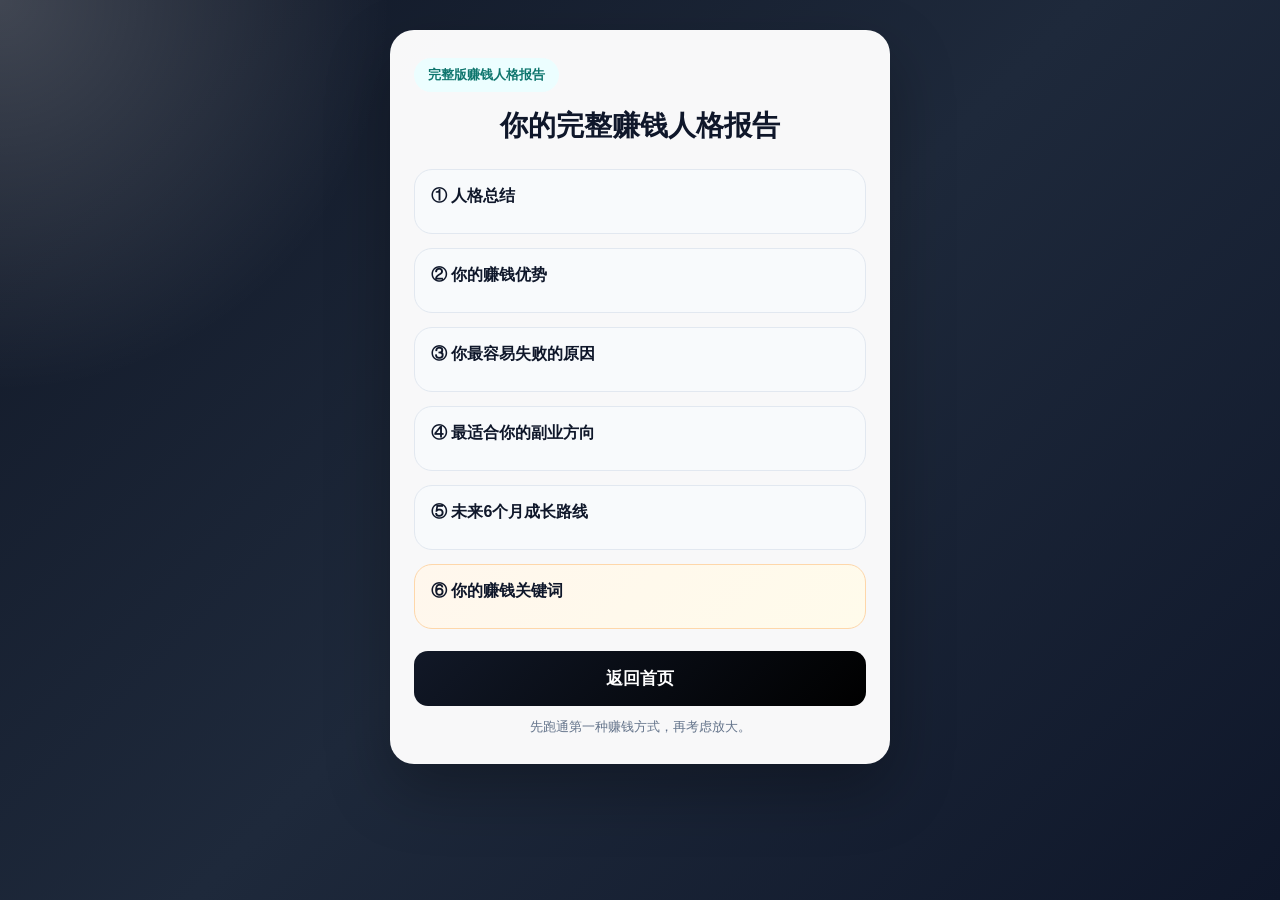
==== complete.html @ 997ecc42 "Add files via upload" ====
<!DOCTYPE html>
<html lang="zh-CN">
<head>
<meta charset="UTF-8">
<meta name="viewport" content="width=device-width, initial-scale=1.0">
<title>完整赚钱人格报告</title>
<style>
  *{
    box-sizing:border-box;
  }
  body{
    margin:0;
    font-family:"Microsoft YaHei",sans-serif;
    background:
      radial-gradient(circle at top left, rgba(255,255,255,0.2), transparent 25%),
      linear-gradient(135deg,#111827,#1e293b,#0f172a);
    min-height:100vh;
    padding:30px 16px 40px;
  }
  .wrap{
    max-width:500px;
    margin:0 auto;
  }
  .card{
    background:rgba(255,255,255,0.97);
    border-radius:24px;
    padding:28px 24px;
    box-shadow:0 26px 64px rgba(0,0,0,0.28);
  }
  .badge{
    display:inline-block;
    padding:8px 14px;
    border-radius:999px;
    background:#ecfeff;
    color:#0f766e;
    font-size:13px;
    font-weight:700;
    margin-bottom:14px;
  }
  h2{
    margin:0;
    text-align:center;
    font-size:28px;
    line-height:1.4;
    color:#0f172a;
  }
  .desc{
    text-align:center;
    color:#64748b;
    font-size:15px;
    line-height:1.8;
    margin:12px 0 24px;
  }
  .section{
    background:#f8fafc;
    border:1px solid #e2e8f0;
    border-radius:18px;
    padding:16px;
    margin-bottom:14px;
  }
  .section h3{
    margin:0 0 10px 0;
    font-size:16px;
    color:#0f172a;
  }
  .section p{
    margin:0;
    color:#475569;
    line-height:1.95;
    font-size:15px;
  }
  .keyword{
    background:linear-gradient(135deg,#fff7ed,#fffbeb);
    border:1px solid #fed7aa;
  }
  .keyword-text{
    font-weight:700;
    color:#9a3412 !important;
  }
  button{
    width:100%;
    padding:16px;
    border:none;
    border-radius:14px;
    background:linear-gradient(135deg,#111827,#000000);
    color:#fff;
    font-size:17px;
    font-weight:700;
    cursor:pointer;
    margin-top:8px;
  }
  .footer-tip{
    text-align:center;
    color:#64748b;
    font-size:13px;
    margin-top:12px;
  }
</style>
</head>
<body>

<div class="wrap">
  <div class="card">
    <div class="badge">完整版赚钱人格报告</div>

    <h2 id="reportTitle">你的完整赚钱人格报告</h2>

    <div class="desc" id="reportDesc"></div>

    <div class="section">
      <h3>① 人格总结</h3>
      <p id="summary"></p>
    </div>

    <div class="section">
      <h3>② 你的赚钱优势</h3>
      <p id="advantage"></p>
    </div>

    <div class="section">
      <h3>③ 你最容易失败的原因</h3>
      <p id="risk"></p>
    </div>

    <div class="section">
      <h3>④ 最适合你的副业方向</h3>
      <p id="sidejob"></p>
    </div>

    <div class="section">
      <h3>⑤ 未来6个月成长路线</h3>
      <p id="plan"></p>
    </div>

    <div class="section keyword">
      <h3>⑥ 你的赚钱关键词</h3>
      <p class="keyword-text" id="keyword"></p>
    </div>

    <button onclick="goBack()">返回首页</button>

    <div class="footer-tip">先跑通第一种赚钱方式，再考虑放大。</div>
  </div>
</div>

<script>
var birthday = localStorage.getItem("birthday");

function getCoreNumber(dateStr){
  var nums = dateStr.replace(/-/g,"").split("");
  var total = 0;

  for(var i=0;i<nums.length;i++){
    total += parseInt(nums[i]);
  }

  while(total > 9){
    var temp = total.toString().split("");
    total = 0;
    for(var j=0;j<temp.length;j++){
      total += parseInt(temp[j]);
    }
  }

  return total;
}

var core = getCoreNumber(birthday);

var title="";
var desc="";
var summary="";
var advantage="";
var risk="";
var sidejob="";
var plan="";
var keyword="";

if(core >=1 && core <=3){
  title="行动赚钱型完整报告";
  desc="你适合通过行动和项目赚钱";
  summary="你属于行动型赚钱人格。你不是靠慢慢等机会赚钱，而是靠行动创造机会。";
  advantage="你最大的优势是执行力强、敢尝试、启动快。当别人还在犹豫时，你已经开始行动，这让你更容易抓住赚钱机会。";
  risk="你最容易失败不是能力不足，而是方向换太快。你容易因为短期没有结果就怀疑自己，从而失去长期积累。";
  sidejob="最适合你的副业包括：项目套利、电商、本地服务、资源整合、副业项目执行。";
  plan="未来6个月建议：先找一个能快速见结果的小项目，坚持至少3个月，然后再考虑优化。";
  keyword="执行、速度、试错";
}
else if(core>=4 && core<=5){
  title="稳定赚钱型完整报告";
  desc="你适合长期复利赚钱";
  summary="你属于稳定型赚钱人格。你更适合长期积累，而不是快速爆发。";
  advantage="你的优势是耐心强、抗压、稳定执行能力强。你比别人更容易通过长期坚持获得成果。";
  risk="你最大的问题是过于谨慎，容易错过机会。不是你不行，而是你太想等确定后再开始。";
  sidejob="适合：自媒体、知识输出、长期项目、复利业务。";
  plan="未来6个月建议：选择一个长期方向，坚持输出，不要急着求快。";
  keyword="坚持、复利、长期";
}
else if(core>=6 && core<=7){
  title="表达赚钱型完整报告";
  desc="你适合通过表达赚钱";
  summary="你属于表达型赚钱人格。你赚钱更多来自影响力，而不是重复劳动。";
  advantage="你有创意、有表达能力、有感染力，适合通过内容或分享赚钱。";
  risk="你最大问题是执行节奏不稳定。想很多，做得少。";
  sidejob="适合：短视频、知识IP、自媒体、个人品牌。";
  plan="未来6个月建议：固定输出内容，每周至少发布2次。";
  keyword="表达、影响力、输出";
}
else{
  title="策略赚钱型完整报告";
  desc="你适合通过策略赚钱";
  summary="你属于策略型赚钱人格，你更擅长研究赚钱模式。";
  advantage="你的优势是逻辑强、观察力强、能看懂赚钱模式。";
  risk="最大问题是想太多行动太少。";
  sidejob="适合：信息差项目、资源整合、中介模式。";
  plan="未来6个月建议：选择一个方向，小规模测试，然后持续优化。";
  keyword="策略、分析、行动";
}

document.getElementById("reportTitle").innerText=title;
document.getElementById("reportDesc").innerText=desc;
document.getElementById("summary").innerText=summary;
document.getElementById("advantage").innerText=advantage;
document.getElementById("risk").innerText=risk;
document.getElementById("sidejob").innerText=sidejob;
document.getElementById("plan").innerText=plan;
document.getElementById("keyword").innerText=keyword;

function goBack(){
  window.location.href="index.html";
}
</script>

</body>
</html>
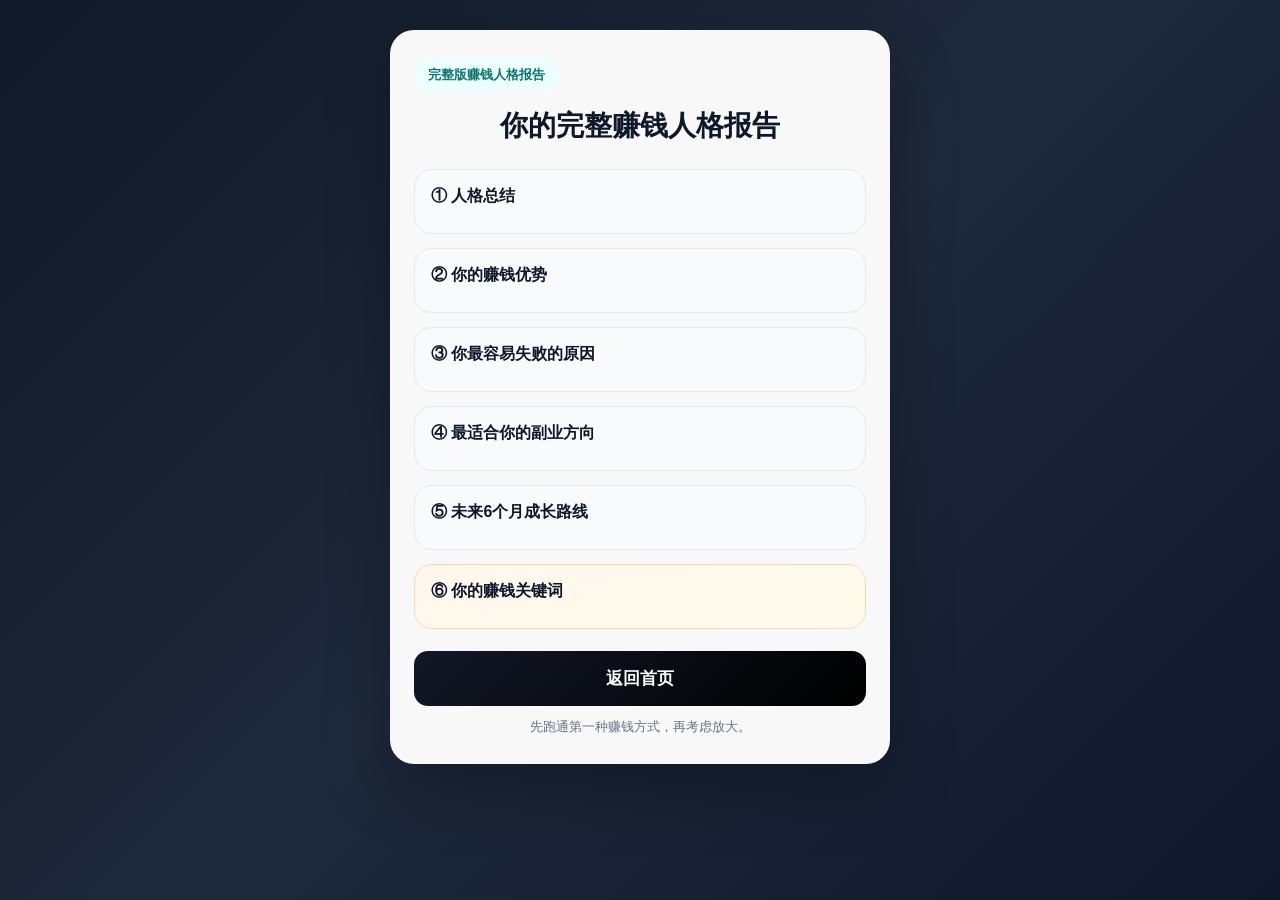
==== commit 19d07384: "Add files via upload" ====
--- a/complete.html
+++ b/complete.html
@@ -1,235 +1,221 @@
 <!DOCTYPE html>
 <html lang="zh-CN">
 <head>
-<meta charset="UTF-8">
-<meta name="viewport" content="width=device-width, initial-scale=1.0">
-<title>完整赚钱人格报告</title>
-<style>
-  *{
-    box-sizing:border-box;
-  }
-  body{
-    margin:0;
-    font-family:"Microsoft YaHei",sans-serif;
-    background:
-      radial-gradient(circle at top left, rgba(255,255,255,0.2), transparent 25%),
-      linear-gradient(135deg,#111827,#1e293b,#0f172a);
-    min-height:100vh;
-    padding:30px 16px 40px;
-  }
-  .wrap{
-    max-width:500px;
-    margin:0 auto;
-  }
-  .card{
-    background:rgba(255,255,255,0.97);
-    border-radius:24px;
-    padding:28px 24px;
-    box-shadow:0 26px 64px rgba(0,0,0,0.28);
-  }
-  .badge{
-    display:inline-block;
-    padding:8px 14px;
-    border-radius:999px;
-    background:#ecfeff;
-    color:#0f766e;
-    font-size:13px;
-    font-weight:700;
-    margin-bottom:14px;
-  }
-  h2{
-    margin:0;
-    text-align:center;
-    font-size:28px;
-    line-height:1.4;
-    color:#0f172a;
-  }
-  .desc{
-    text-align:center;
-    color:#64748b;
-    font-size:15px;
-    line-height:1.8;
-    margin:12px 0 24px;
-  }
-  .section{
-    background:#f8fafc;
-    border:1px solid #e2e8f0;
-    border-radius:18px;
-    padding:16px;
-    margin-bottom:14px;
-  }
-  .section h3{
-    margin:0 0 10px 0;
-    font-size:16px;
-    color:#0f172a;
-  }
-  .section p{
-    margin:0;
-    color:#475569;
-    line-height:1.95;
-    font-size:15px;
-  }
-  .keyword{
-    background:linear-gradient(135deg,#fff7ed,#fffbeb);
-    border:1px solid #fed7aa;
-  }
-  .keyword-text{
-    font-weight:700;
-    color:#9a3412 !important;
-  }
-  button{
-    width:100%;
-    padding:16px;
-    border:none;
-    border-radius:14px;
-    background:linear-gradient(135deg,#111827,#000000);
-    color:#fff;
-    font-size:17px;
-    font-weight:700;
-    cursor:pointer;
-    margin-top:8px;
-  }
-  .footer-tip{
-    text-align:center;
-    color:#64748b;
-    font-size:13px;
-    margin-top:12px;
-  }
-</style>
+  <meta charset="UTF-8">
+  <meta name="viewport" content="width=device-width, initial-scale=1.0">
+  <title>完整赚钱人格报告</title>
+  <style>
+    * { box-sizing: border-box; }
+    body {
+      margin: 0;
+      font-family: "Microsoft YaHei", sans-serif;
+      background: linear-gradient(135deg, #111827, #1e293b, #0f172a);
+      min-height: 100vh;
+      padding: 30px 16px 40px;
+    }
+    .wrap {
+      max-width: 500px;
+      margin: 0 auto;
+    }
+    .card {
+      background: rgba(255,255,255,0.97);
+      border-radius: 24px;
+      padding: 28px 24px;
+      box-shadow: 0 26px 64px rgba(0,0,0,0.28);
+    }
+    .badge {
+      display: inline-block;
+      padding: 8px 14px;
+      border-radius: 999px;
+      background: #ecfeff;
+      color: #0f766e;
+      font-size: 13px;
+      font-weight: 700;
+      margin-bottom: 14px;
+    }
+    h2 {
+      margin: 0;
+      text-align: center;
+      font-size: 28px;
+      line-height: 1.4;
+      color: #0f172a;
+    }
+    .desc {
+      text-align: center;
+      color: #64748b;
+      font-size: 15px;
+      line-height: 1.8;
+      margin: 12px 0 24px;
+    }
+    .section {
+      background: #f8fafc;
+      border: 1px solid #e2e8f0;
+      border-radius: 18px;
+      padding: 16px;
+      margin-bottom: 14px;
+    }
+    .section h3 {
+      margin: 0 0 10px 0;
+      font-size: 16px;
+      color: #0f172a;
+    }
+    .section p {
+      margin: 0;
+      color: #475569;
+      line-height: 1.95;
+      font-size: 15px;
+    }
+    .keyword {
+      background: linear-gradient(135deg, #fff7ed, #fffbeb);
+      border: 1px solid #fed7aa;
+    }
+    .keyword-text {
+      font-weight: 700;
+      color: #9a3412 !important;
+    }
+    button {
+      width: 100%;
+      padding: 16px;
+      border: none;
+      border-radius: 14px;
+      background: linear-gradient(135deg, #111827, #000000);
+      color: #fff;
+      font-size: 17px;
+      font-weight: 700;
+      cursor: pointer;
+      margin-top: 8px;
+    }
+    .footer-tip {
+      text-align: center;
+      color: #64748b;
+      font-size: 13px;
+      margin-top: 12px;
+    }
+  </style>
 </head>
 <body>
-
-<div class="wrap">
-  <div class="card">
-    <div class="badge">完整版赚钱人格报告</div>
-
-    <h2 id="reportTitle">你的完整赚钱人格报告</h2>
-
-    <div class="desc" id="reportDesc"></div>
-
-    <div class="section">
-      <h3>① 人格总结</h3>
-      <p id="summary"></p>
+  <div class="wrap">
+    <div class="card">
+      <div class="badge">完整版赚钱人格报告</div>
+
+      <h2 id="reportTitle">你的完整赚钱人格报告</h2>
+      <div class="desc" id="reportDesc"></div>
+
+      <div class="section">
+        <h3>① 人格总结</h3>
+        <p id="summary"></p>
+      </div>
+
+      <div class="section">
+        <h3>② 你的赚钱优势</h3>
+        <p id="advantage"></p>
+      </div>
+
+      <div class="section">
+        <h3>③ 你最容易失败的原因</h3>
+        <p id="risk"></p>
+      </div>
+
+      <div class="section">
+        <h3>④ 最适合你的副业方向</h3>
+        <p id="sidejob"></p>
+      </div>
+
+      <div class="section">
+        <h3>⑤ 未来6个月成长路线</h3>
+        <p id="plan"></p>
+      </div>
+
+      <div class="section keyword">
+        <h3>⑥ 你的赚钱关键词</h3>
+        <p class="keyword-text" id="keyword"></p>
+      </div>
+
+      <button onclick="goBack()">返回首页</button>
+
+      <div class="footer-tip">先跑通第一种赚钱方式，再考虑放大。</div>
     </div>
-
-    <div class="section">
-      <h3>② 你的赚钱优势</h3>
-      <p id="advantage"></p>
-    </div>
-
-    <div class="section">
-      <h3>③ 你最容易失败的原因</h3>
-      <p id="risk"></p>
-    </div>
-
-    <div class="section">
-      <h3>④ 最适合你的副业方向</h3>
-      <p id="sidejob"></p>
-    </div>
-
-    <div class="section">
-      <h3>⑤ 未来6个月成长路线</h3>
-      <p id="plan"></p>
-    </div>
-
-    <div class="section keyword">
-      <h3>⑥ 你的赚钱关键词</h3>
-      <p class="keyword-text" id="keyword"></p>
-    </div>
-
-    <button onclick="goBack()">返回首页</button>
-
-    <div class="footer-tip">先跑通第一种赚钱方式，再考虑放大。</div>
   </div>
-</div>
-
-<script>
-var birthday = localStorage.getItem("birthday");
-
-function getCoreNumber(dateStr){
-  var nums = dateStr.replace(/-/g,"").split("");
-  var total = 0;
-
-  for(var i=0;i<nums.length;i++){
-    total += parseInt(nums[i]);
-  }
-
-  while(total > 9){
-    var temp = total.toString().split("");
-    total = 0;
-    for(var j=0;j<temp.length;j++){
-      total += parseInt(temp[j]);
-    }
-  }
-
-  return total;
-}
-
-var core = getCoreNumber(birthday);
-
-var title="";
-var desc="";
-var summary="";
-var advantage="";
-var risk="";
-var sidejob="";
-var plan="";
-var keyword="";
-
-if(core >=1 && core <=3){
-  title="行动赚钱型完整报告";
-  desc="你适合通过行动和项目赚钱";
-  summary="你属于行动型赚钱人格。你不是靠慢慢等机会赚钱，而是靠行动创造机会。";
-  advantage="你最大的优势是执行力强、敢尝试、启动快。当别人还在犹豫时，你已经开始行动，这让你更容易抓住赚钱机会。";
-  risk="你最容易失败不是能力不足，而是方向换太快。你容易因为短期没有结果就怀疑自己，从而失去长期积累。";
-  sidejob="最适合你的副业包括：项目套利、电商、本地服务、资源整合、副业项目执行。";
-  plan="未来6个月建议：先找一个能快速见结果的小项目，坚持至少3个月，然后再考虑优化。";
-  keyword="执行、速度、试错";
-}
-else if(core>=4 && core<=5){
-  title="稳定赚钱型完整报告";
-  desc="你适合长期复利赚钱";
-  summary="你属于稳定型赚钱人格。你更适合长期积累，而不是快速爆发。";
-  advantage="你的优势是耐心强、抗压、稳定执行能力强。你比别人更容易通过长期坚持获得成果。";
-  risk="你最大的问题是过于谨慎，容易错过机会。不是你不行，而是你太想等确定后再开始。";
-  sidejob="适合：自媒体、知识输出、长期项目、复利业务。";
-  plan="未来6个月建议：选择一个长期方向，坚持输出，不要急着求快。";
-  keyword="坚持、复利、长期";
-}
-else if(core>=6 && core<=7){
-  title="表达赚钱型完整报告";
-  desc="你适合通过表达赚钱";
-  summary="你属于表达型赚钱人格。你赚钱更多来自影响力，而不是重复劳动。";
-  advantage="你有创意、有表达能力、有感染力，适合通过内容或分享赚钱。";
-  risk="你最大问题是执行节奏不稳定。想很多，做得少。";
-  sidejob="适合：短视频、知识IP、自媒体、个人品牌。";
-  plan="未来6个月建议：固定输出内容，每周至少发布2次。";
-  keyword="表达、影响力、输出";
-}
-else{
-  title="策略赚钱型完整报告";
-  desc="你适合通过策略赚钱";
-  summary="你属于策略型赚钱人格，你更擅长研究赚钱模式。";
-  advantage="你的优势是逻辑强、观察力强、能看懂赚钱模式。";
-  risk="最大问题是想太多行动太少。";
-  sidejob="适合：信息差项目、资源整合、中介模式。";
-  plan="未来6个月建议：选择一个方向，小规模测试，然后持续优化。";
-  keyword="策略、分析、行动";
-}
-
-document.getElementById("reportTitle").innerText=title;
-document.getElementById("reportDesc").innerText=desc;
-document.getElementById("summary").innerText=summary;
-document.getElementById("advantage").innerText=advantage;
-document.getElementById("risk").innerText=risk;
-document.getElementById("sidejob").innerText=sidejob;
-document.getElementById("plan").innerText=plan;
-document.getElementById("keyword").innerText=keyword;
-
-function goBack(){
-  window.location.href="index.html";
-}
-</script>
-
+
+  <script>
+    var birthday = localStorage.getItem("birthday");
+
+    function getCoreNumber(dateStr) {
+      var nums = dateStr.replace(/-/g, "").split("");
+      var total = 0;
+      for (var i = 0; i < nums.length; i++) {
+        total += parseInt(nums[i]);
+      }
+      while (total > 9) {
+        var temp = total.toString().split("");
+        total = 0;
+        for (var j = 0; j < temp.length; j++) {
+          total += parseInt(temp[j]);
+        }
+      }
+      return total;
+    }
+
+    var core = getCoreNumber(birthday);
+    var title = "";
+    var desc = "";
+    var summary = "";
+    var advantage = "";
+    var risk = "";
+    var sidejob = "";
+    var plan = "";
+    var keyword = "";
+
+    if (core >= 1 && core <= 3) {
+      title = "行动赚钱型完整报告";
+      desc = "你适合通过行动和项目赚钱";
+      summary = "你属于行动型赚钱人格。你不是靠慢慢等机会赚钱，而是靠行动创造机会。";
+      advantage = "你最大的优势是执行力强、敢尝试、启动快。当别人还在犹豫时，你已经开始行动，这让你更容易抓住赚钱机会。";
+      risk = "你最容易失败不是能力不足，而是方向换太快。你容易因为短期没有结果就怀疑自己，从而失去长期积累。";
+      sidejob = "最适合你的副业包括：项目套利、电商、本地服务、资源整合、副业项目执行。";
+      plan = "未来6个月建议：先找一个能快速见结果的小项目，坚持至少3个月，然后再考虑优化。";
+      keyword = "执行、速度、试错";
+    } else if (core >= 4 && core <= 5) {
+      title = "稳定赚钱型完整报告";
+      desc = "你适合长期复利赚钱";
+      summary = "你属于稳定型赚钱人格。你更适合长期积累，而不是快速爆发。";
+      advantage = "你的优势是耐心强、抗压、稳定执行能力强。你比别人更容易通过长期坚持获得成果。";
+      risk = "你最大的问题是过于谨慎，容易错过机会。不是你不行，而是你太想等确定后再开始。";
+      sidejob = "适合：自媒体、知识输出、长期项目、复利业务。";
+      plan = "未来6个月建议：选择一个长期方向，坚持输出，不要急着求快。";
+      keyword = "坚持、复利、长期";
+    } else if (core >= 6 && core <= 7) {
+      title = "表达赚钱型完整报告";
+      desc = "你适合通过表达赚钱";
+      summary = "你属于表达型赚钱人格。你赚钱更多来自影响力，而不是重复劳动。";
+      advantage = "你有创意、有表达能力、有感染力，适合通过内容或分享赚钱。";
+      risk = "你最大问题是执行节奏不稳定。想很多，做得少。";
+      sidejob = "适合：短视频、知识IP、自媒体、个人品牌。";
+      plan = "未来6个月建议：固定输出内容，每周至少发布2次。";
+      keyword = "表达、影响力、输出";
+    } else {
+      title = "策略赚钱型完整报告";
+      desc = "你适合通过策略赚钱";
+      summary = "你属于策略型赚钱人格，你更擅长研究赚钱模式。";
+      advantage = "你的优势是逻辑强、观察力强、能看懂赚钱模式。";
+      risk = "最大问题是想太多行动太少。";
+      sidejob = "适合：信息差项目、资源整合、中介模式。";
+      plan = "未来6个月建议：选择一个方向，小规模测试，然后持续优化。";
+      keyword = "策略、分析、行动";
+    }
+
+    document.getElementById("reportTitle").innerText = title;
+    document.getElementById("reportDesc").innerText = desc;
+    document.getElementById("summary").innerText = summary;
+    document.getElementById("advantage").innerText = advantage;
+    document.getElementById("risk").innerText = risk;
+    document.getElementById("sidejob").innerText = sidejob;
+    document.getElementById("plan").innerText = plan;
+    document.getElementById("keyword").innerText = keyword;
+
+    function goBack() {
+      window.location.href = "index.html";
+    }
+  </script>
 </body>
 </html>
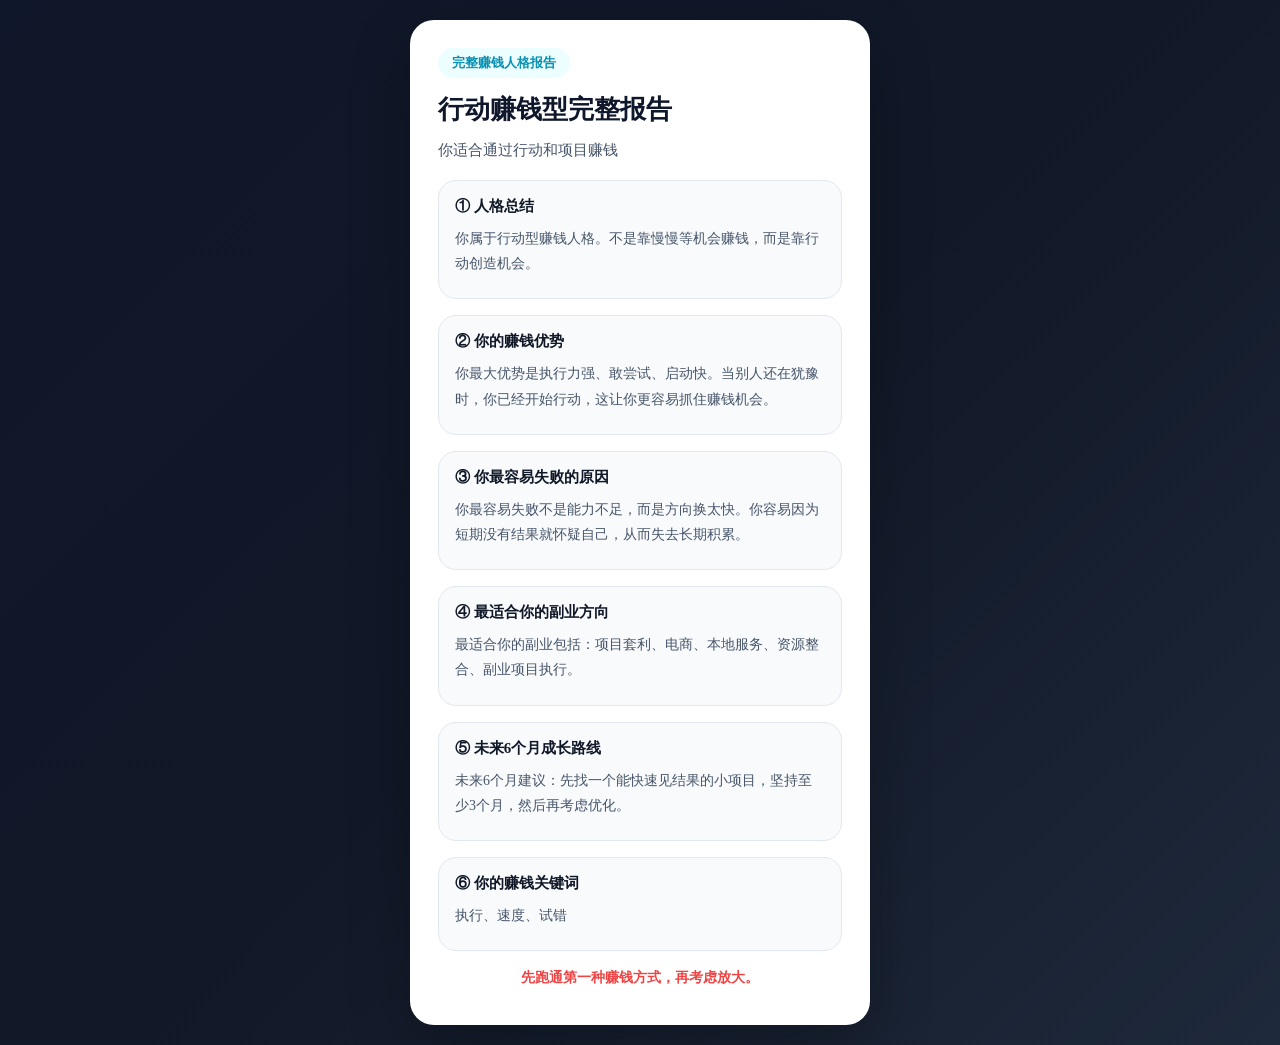
==== commit a5265c48: "Update complete.html" ====
--- a/complete.html
+++ b/complete.html
@@ -1,221 +1,125 @@
 <!DOCTYPE html>
 <html lang="zh-CN">
+
 <head>
-  <meta charset="UTF-8">
-  <meta name="viewport" content="width=device-width, initial-scale=1.0">
-  <title>完整赚钱人格报告</title>
-  <style>
-    * { box-sizing: border-box; }
-    body {
-      margin: 0;
-      font-family: "Microsoft YaHei", sans-serif;
-      background: linear-gradient(135deg, #111827, #1e293b, #0f172a);
-      min-height: 100vh;
-      padding: 30px 16px 40px;
+<meta charset="UTF-8">
+<meta name="viewport" content="width=device-width, initial-scale=1.0">
+<title>赚钱人格完整报告</title>
+<style>
+*{box-sizing:border-box;}
+body{margin:0;font-family:"Microsoft YaHei";background:linear-gradient(135deg,#0f172a,#111827,#1e293b);min-height:100vh;display:flex;align-items:center;justify-content:center;padding:20px;color:white;}
+.card{background:white;color:#111827;max-width:460px;width:100%;border-radius:24px;padding:28px;box-shadow:0 24px 60px rgba(0,0,0,0.28);}
+.badge{background:#ecfeff;color:#0891b2;display:inline-block;padding:6px 14px;border-radius:999px;font-size:13px;font-weight:700;margin-bottom:14px;}
+h2{margin:0 0 10px;font-size:26px;color:#0f172a;}
+.desc{color:#475569;font-size:15px;line-height:1.8;margin-bottom:16px;}
+.box{background:#f8fafc;border:1px solid #e2e8f0;border-radius:18px;padding:16px;margin-bottom:16px;}
+.box-title{font-weight:700;margin-bottom:10px;font-size:15px;}
+.box p{margin:6px 0;font-size:14px;color:#475569;line-height:1.8;}
+.tip{text-align:center;color:#ef4444;font-size:14px;font-weight:700;margin:18px 0 10px;}
+button{width:100%;padding:16px;border:none;border-radius:14px;background:black;color:white;font-size:17px;font-weight:700;cursor:pointer;}
+.note{text-align:center;font-size:13px;color:#64748b;margin-top:12px;}
+</style>
+</head>
+
+<body>
+<div class="card">
+<div class="badge">完整赚钱人格报告</div>
+
+<h2 id="title">行动赚钱型完整报告</h2>
+
+<div class="desc" id="desc">你适合通过行动和项目赚钱</div>
+
+<div class="box">
+<div class="box-title">① 人格总结</div>
+<p id="summary">你属于行动型赚钱人格。不是靠慢慢等机会赚钱，而是靠行动创造机会。</p>
+</div>
+
+<div class="box">
+<div class="box-title">② 你的赚钱优势</div>
+<p id="advantage">你最大优势是执行力强、敢尝试、启动快。当别人还在犹豫时，你已经开始行动，这让你更容易抓住赚钱机会。</p>
+</div>
+
+<div class="box">
+<div class="box-title">③ 你最容易失败的原因</div>
+<p id="fail">你最容易失败不是能力不足，而是方向换太快。你容易因为短期没有结果就怀疑自己，从而失去长期积累。</p>
+</div>
+
+<div class="box">
+<div class="box-title">④ 最适合你的副业方向</div>
+<p id="side">最适合你的副业包括：项目套利、电商、本地服务、资源整合、副业项目执行。</p>
+</div>
+
+<div class="box">
+<div class="box-title">⑤ 未来6个月成长路线</div>
+<p id="growth">未来6个月建议：先找一个能快速见结果的小项目，坚持至少3个月，然后再考虑优化。</p>
+</div>
+
+<div class="box">
+<div class="box-title">⑥ 你的赚钱关键词</div>
+<p id="keywords">执行、速度、试错</p>
+</div>
+
+<div class="tip">先跑通第一种赚钱方式，再考虑放大。</div>
+</div>
+
+<script>
+var birthday = localStorage.getItem("birthday") || "";
+var score = 0;
+if(birthday){
+    var nums = birthday.replace(/-/g,"").split("");
+    for(var i=0;i<nums.length;i++){
+        score += parseInt(nums[i]);
     }
-    .wrap {
-      max-width: 500px;
-      margin: 0 auto;
-    }
-    .card {
-      background: rgba(255,255,255,0.97);
-      border-radius: 24px;
-      padding: 28px 24px;
-      box-shadow: 0 26px 64px rgba(0,0,0,0.28);
-    }
-    .badge {
-      display: inline-block;
-      padding: 8px 14px;
-      border-radius: 999px;
-      background: #ecfeff;
-      color: #0f766e;
-      font-size: 13px;
-      font-weight: 700;
-      margin-bottom: 14px;
-    }
-    h2 {
-      margin: 0;
-      text-align: center;
-      font-size: 28px;
-      line-height: 1.4;
-      color: #0f172a;
-    }
-    .desc {
-      text-align: center;
-      color: #64748b;
-      font-size: 15px;
-      line-height: 1.8;
-      margin: 12px 0 24px;
-    }
-    .section {
-      background: #f8fafc;
-      border: 1px solid #e2e8f0;
-      border-radius: 18px;
-      padding: 16px;
-      margin-bottom: 14px;
-    }
-    .section h3 {
-      margin: 0 0 10px 0;
-      font-size: 16px;
-      color: #0f172a;
-    }
-    .section p {
-      margin: 0;
-      color: #475569;
-      line-height: 1.95;
-      font-size: 15px;
-    }
-    .keyword {
-      background: linear-gradient(135deg, #fff7ed, #fffbeb);
-      border: 1px solid #fed7aa;
-    }
-    .keyword-text {
-      font-weight: 700;
-      color: #9a3412 !important;
-    }
-    button {
-      width: 100%;
-      padding: 16px;
-      border: none;
-      border-radius: 14px;
-      background: linear-gradient(135deg, #111827, #000000);
-      color: #fff;
-      font-size: 17px;
-      font-weight: 700;
-      cursor: pointer;
-      margin-top: 8px;
-    }
-    .footer-tip {
-      text-align: center;
-      color: #64748b;
-      font-size: 13px;
-      margin-top: 12px;
-    }
-  </style>
-</head>
-<body>
-  <div class="wrap">
-    <div class="card">
-      <div class="badge">完整版赚钱人格报告</div>
+}
 
-      <h2 id="reportTitle">你的完整赚钱人格报告</h2>
-      <div class="desc" id="reportDesc"></div>
+var title="",desc="",summary="",advantage="",fail="",side="",growth="",keywords="";
+if(score<=20){
+    title="行动赚钱型完整报告";
+    desc="你适合通过行动和项目赚钱";
+    summary="你属于行动型赚钱人格。不是靠慢慢等机会赚钱，而是靠行动创造机会。";
+    advantage="你最大优势是执行力强、敢尝试、启动快。当别人还在犹豫时，你已经开始行动，这让你更容易抓住赚钱机会。";
+    fail="你最容易失败不是能力不足，而是方向换太快。你容易因为短期没有结果就怀疑自己，从而失去长期积累。";
+    side="最适合你的副业包括：项目套利、电商、本地服务、资源整合、副业项目执行。";
+    growth="未来6个月建议：先找一个能快速见结果的小项目，坚持至少3个月，然后再考虑优化。";
+    keywords="执行、速度、试错";
+}else if(score<=30){
+    title="稳定赚钱型完整报告";
+    desc="你适合长期复利赚钱";
+    summary="你属于稳健型赚钱人格。不是暴发型，而是越做越稳的类型。";
+    advantage="你的优势是坚持能力强，适合长期项目，比如内容、副业积累、长期成长路线。";
+    fail="你最容易失败不是没耐心，而是短期投机方式不适合你。";
+    side="副业方向：内容积累、长期项目执行。";
+    growth="未来6个月建议：持续积累，稳步增长。";
+    keywords="稳、耐力、可靠";
+}else if(score<=40){
+    title="表达赚钱型完整报告";
+    desc="你适合通过内容和表达赚钱";
+    summary="你属于创作型赚钱人格。通过内容和表达创造价值，而不是重复劳动。";
+    advantage="你的优势是创意力强，善于表达和内容输出。";
+    fail="最容易失败是因为想法太多，但执行不够。";
+    side="副业方向：短视频、自媒体、IP建设。";
+    growth="未来6个月建议：坚持内容输出，建立个人IP。";
+    keywords="创意、表达、内容";
+}else{
+    title="策略赚钱型完整报告";
+    desc="你适合通过策略赚钱";
+    summary="你属于策略型赚钱人格。通过策略和信息差获得收益。";
+    advantage="你的优势是分析能力强，逻辑清晰，擅长资源整合。";
+    fail="最容易失败是因犹豫或分析过多。";
+    side="副业方向：信息差、资源整合、中介模式。";
+    growth="未来6个月建议：专注研究与机会发现。";
+    keywords="分析、逻辑、信息整合";
+}
 
-      <div class="section">
-        <h3>① 人格总结</h3>
-        <p id="summary"></p>
-      </div>
+document.getElementById("title").innerText=title;
+document.getElementById("desc").innerText=desc;
+document.getElementById("summary").innerText=summary;
+document.getElementById("advantage").innerText=advantage;
+document.getElementById("fail").innerText=fail;
+document.getElementById("side").innerText=side;
+document.getElementById("growth").innerText=growth;
+document.getElementById("keywords").innerText=keywords;
+</script>
 
-      <div class="section">
-        <h3>② 你的赚钱优势</h3>
-        <p id="advantage"></p>
-      </div>
-
-      <div class="section">
-        <h3>③ 你最容易失败的原因</h3>
-        <p id="risk"></p>
-      </div>
-
-      <div class="section">
-        <h3>④ 最适合你的副业方向</h3>
-        <p id="sidejob"></p>
-      </div>
-
-      <div class="section">
-        <h3>⑤ 未来6个月成长路线</h3>
-        <p id="plan"></p>
-      </div>
-
-      <div class="section keyword">
-        <h3>⑥ 你的赚钱关键词</h3>
-        <p class="keyword-text" id="keyword"></p>
-      </div>
-
-      <button onclick="goBack()">返回首页</button>
-
-      <div class="footer-tip">先跑通第一种赚钱方式，再考虑放大。</div>
-    </div>
-  </div>
-
-  <script>
-    var birthday = localStorage.getItem("birthday");
-
-    function getCoreNumber(dateStr) {
-      var nums = dateStr.replace(/-/g, "").split("");
-      var total = 0;
-      for (var i = 0; i < nums.length; i++) {
-        total += parseInt(nums[i]);
-      }
-      while (total > 9) {
-        var temp = total.toString().split("");
-        total = 0;
-        for (var j = 0; j < temp.length; j++) {
-          total += parseInt(temp[j]);
-        }
-      }
-      return total;
-    }
-
-    var core = getCoreNumber(birthday);
-    var title = "";
-    var desc = "";
-    var summary = "";
-    var advantage = "";
-    var risk = "";
-    var sidejob = "";
-    var plan = "";
-    var keyword = "";
-
-    if (core >= 1 && core <= 3) {
-      title = "行动赚钱型完整报告";
-      desc = "你适合通过行动和项目赚钱";
-      summary = "你属于行动型赚钱人格。你不是靠慢慢等机会赚钱，而是靠行动创造机会。";
-      advantage = "你最大的优势是执行力强、敢尝试、启动快。当别人还在犹豫时，你已经开始行动，这让你更容易抓住赚钱机会。";
-      risk = "你最容易失败不是能力不足，而是方向换太快。你容易因为短期没有结果就怀疑自己，从而失去长期积累。";
-      sidejob = "最适合你的副业包括：项目套利、电商、本地服务、资源整合、副业项目执行。";
-      plan = "未来6个月建议：先找一个能快速见结果的小项目，坚持至少3个月，然后再考虑优化。";
-      keyword = "执行、速度、试错";
-    } else if (core >= 4 && core <= 5) {
-      title = "稳定赚钱型完整报告";
-      desc = "你适合长期复利赚钱";
-      summary = "你属于稳定型赚钱人格。你更适合长期积累，而不是快速爆发。";
-      advantage = "你的优势是耐心强、抗压、稳定执行能力强。你比别人更容易通过长期坚持获得成果。";
-      risk = "你最大的问题是过于谨慎，容易错过机会。不是你不行，而是你太想等确定后再开始。";
-      sidejob = "适合：自媒体、知识输出、长期项目、复利业务。";
-      plan = "未来6个月建议：选择一个长期方向，坚持输出，不要急着求快。";
-      keyword = "坚持、复利、长期";
-    } else if (core >= 6 && core <= 7) {
-      title = "表达赚钱型完整报告";
-      desc = "你适合通过表达赚钱";
-      summary = "你属于表达型赚钱人格。你赚钱更多来自影响力，而不是重复劳动。";
-      advantage = "你有创意、有表达能力、有感染力，适合通过内容或分享赚钱。";
-      risk = "你最大问题是执行节奏不稳定。想很多，做得少。";
-      sidejob = "适合：短视频、知识IP、自媒体、个人品牌。";
-      plan = "未来6个月建议：固定输出内容，每周至少发布2次。";
-      keyword = "表达、影响力、输出";
-    } else {
-      title = "策略赚钱型完整报告";
-      desc = "你适合通过策略赚钱";
-      summary = "你属于策略型赚钱人格，你更擅长研究赚钱模式。";
-      advantage = "你的优势是逻辑强、观察力强、能看懂赚钱模式。";
-      risk = "最大问题是想太多行动太少。";
-      sidejob = "适合：信息差项目、资源整合、中介模式。";
-      plan = "未来6个月建议：选择一个方向，小规模测试，然后持续优化。";
-      keyword = "策略、分析、行动";
-    }
-
-    document.getElementById("reportTitle").innerText = title;
-    document.getElementById("reportDesc").innerText = desc;
-    document.getElementById("summary").innerText = summary;
-    document.getElementById("advantage").innerText = advantage;
-    document.getElementById("risk").innerText = risk;
-    document.getElementById("sidejob").innerText = sidejob;
-    document.getElementById("plan").innerText = plan;
-    document.getElementById("keyword").innerText = keyword;
-
-    function goBack() {
-      window.location.href = "index.html";
-    }
-  </script>
 </body>
-</html>+</html>
